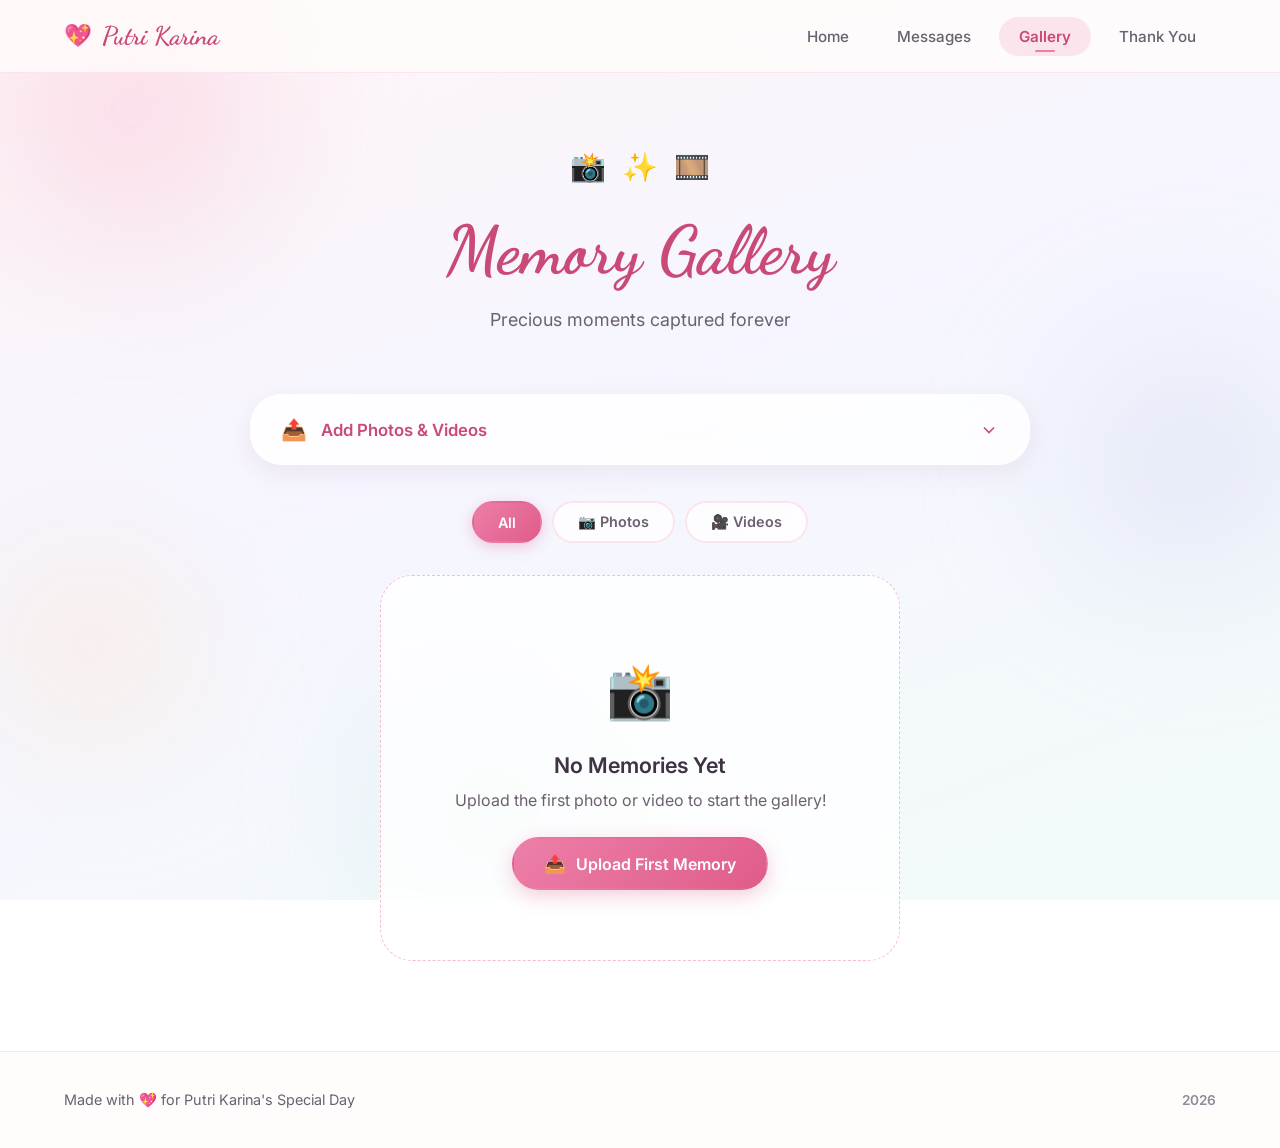
==== gallery.html @ ce392fc2 "uploading to git" ====
<!DOCTYPE html>
<html lang="en">
<head>
    <meta charset="UTF-8">
    <meta name="viewport" content="width=device-width, initial-scale=1.0">
    <meta name="description" content="Photo and video gallery for Putri Karina's birthday celebration">
    <title>Memory Gallery for Putri Karina 📸</title>
    <link rel="preconnect" href="https://fonts.googleapis.com">
    <link rel="preconnect" href="https://fonts.gstatic.com" crossorigin>
    <link href="https://fonts.googleapis.com/css2?family=Dancing+Script:wght@400;600;700&family=Inter:wght@300;400;500;600&display=swap" rel="stylesheet">
    <link rel="stylesheet" href="styles.css">
</head>
<body>
    <div class="ambient-bg" aria-hidden="true">
        <div class="floating-hearts" id="floatingHearts"></div>
        <div class="sparkles" id="sparkles"></div>
        <div class="gradient-orbs" id="gradientOrbs"></div>
    </div>

    <a href="#main-content" class="skip-link">Skip to main content</a>

    <nav class="main-nav" role="navigation" aria-label="Main navigation">
        <div class="nav-container">
            <a href="index.html" class="nav-logo" aria-label="Home - Happy Birthday Putri Karina">
                <span class="logo-heart" aria-hidden="true">💖</span>
                <span class="logo-text">Putri Karina</span>
            </a>
            <button class="nav-toggle" aria-expanded="false" aria-controls="nav-menu" aria-label="Toggle navigation menu">
                <span class="hamburger" aria-hidden="true"></span>
            </button>
            <ul class="nav-menu" id="nav-menu" role="menubar">
                <li role="none"><a href="index.html" class="nav-link" role="menuitem">Home</a></li>
                <li role="none"><a href="messages.html" class="nav-link" role="menuitem">Messages</a></li>
                <li role="none"><a href="gallery.html" class="nav-link active" role="menuitem" aria-current="page">Gallery</a></li>
                <li role="none"><a href="thank-you.html" class="nav-link" role="menuitem">Thank You</a></li>
            </ul>
        </div>
    </nav>

    <main id="main-content" role="main">
        <section class="page-header" aria-labelledby="page-title">
            <div class="container">
                <div class="page-header-decor" aria-hidden="true">
                    <span class="decor-item">📸</span>
                    <span class="decor-item">✨</span>
                    <span class="decor-item">🎞️</span>
                </div>
                <h1 id="page-title" class="page-title">Memory Gallery</h1>
                <p class="page-subtitle">Precious moments captured forever</p>
            </div>
        </section>

        <section class="gallery-section" aria-labelledby="gallery-title">
            <div class="container">
                <!-- Upload Section -->
                <div class="upload-section" id="uploadSection">
                    <button type="button" class="upload-toggle" id="uploadToggle" aria-expanded="false" aria-controls="uploadForm">
                        <span class="toggle-icon" aria-hidden="true">📤</span>
                        <span>Add Photos & Videos</span>
                        <svg class="toggle-arrow" viewBox="0 0 24 24" fill="none" stroke="currentColor" stroke-width="2" aria-hidden="true">
                            <path d="M6 9l6 6 6-6"/>
                        </svg>
                    </button>
                    <form id="uploadForm" class="upload-form hidden" novalidate>
                        <div class="form-group">
                            <label for="mediaFiles">Select Photos or Videos *</label>
                            <div class="file-drop-zone" id="dropZone" role="button" tabindex="0" aria-label="Drop zone for media files">
                                <input type="file" id="mediaFiles" name="mediaFiles" accept="image/*,video/*" multiple hidden aria-describedby="fileHint">
                                <div class="drop-zone-content" aria-hidden="true">
                                    <svg class="drop-icon" viewBox="0 0 24 24" fill="none" stroke="currentColor" stroke-width="1.5">
                                        <path d="M21 15v4a2 2 0 0 1-2 2H5a2 2 0 0 1-2-2v-4M17 10l-5 5-5-5M12 15V3"/>
                                    </svg>
                                    <p>Drag & drop files here, or click to browse</p>
                                    <span id="fileHint" class="file-hint">Supports: JPG, PNG, GIF, MP4, WebM (max 50MB each)</span>
                                </div>
                                <div class="file-preview" id="filePreview" aria-live="polite"></div>
                            </div>
                        </div>
                        <div class="form-group">
                            <label for="mediaCaption">Caption (optional)</label>
                            <input type="text" id="mediaCaption" name="mediaCaption" placeholder="Add a caption or memory description..." maxlength="200">
                        </div>
                        <div class="form-group">
                            <label for="mediaTags">Tags (optional)</label>
                            <input type="text" id="mediaTags" name="mediaTags" placeholder="e.g., birthday, 2024, celebration" maxlength="100">
                        </div>
                        <div class="form-actions">
                            <button type="button" class="btn btn-secondary" id="cancelUpload">Cancel</button>
                            <button type="submit" class="btn btn-primary" id="uploadSubmit">
                                <span class="btn-icon" aria-hidden="true">📤</span>
                                <span class="btn-text">Upload</span>
                                <span class="btn-loading hidden" aria-hidden="true">
                                    <svg class="spinner" viewBox="0 0 24 24" fill="none" stroke="currentColor" stroke-width="2">
                                        <circle cx="12" cy="12" r="10" stroke-opacity="0.25"/>
                                        <path d="M12 2a10 10 0 0 1 10 10" stroke-linecap="round">
                                            <animateTransform attributeName="transform" type="rotate" from="0 12 12" to="360 12 12" dur="1s" repeatCount="indefinite"/>
                                        </path>
                                    </svg>
                                    Uploading...
                                </span>
                            </button>
                        </div>
                        <div id="uploadProgress" class="upload-progress hidden" role="progressbar" aria-valuenow="0" aria-valuemin="0" aria-valuemax="100" aria-label="Upload progress">
                            <div class="progress-bar" id="progressBar"></div>
                            <span class="progress-text" id="progressText">0%</span>
                        </div>
                        <p id="uploadStatus" class="form-status" aria-live="polite"></p>
                    </form>
                </div>

                <!-- Gallery Filter -->
                <div class="gallery-filter" role="group" aria-label="Filter media by type">
                    <button type="button" class="filter-btn active" data-filter="all" aria-pressed="true">All</button>
                    <button type="button" class="filter-btn" data-filter="image" aria-pressed="false">📷 Photos</button>
                    <button type="button" class="filter-btn" data-filter="video" aria-pressed="false">🎥 Videos</button>
                </div>

                <!-- Gallery Grid -->
                <div class="gallery-grid" id="galleryGrid" role="list" aria-label="Media gallery">
                    <!-- Media items will be dynamically inserted here -->
                </div>

                <!-- Empty State -->
                <div class="empty-state hidden" id="galleryEmptyState" role="status">
                    <div class="empty-icon" aria-hidden="true">📸</div>
                    <h3>No Memories Yet</h3>
                    <p>Upload the first photo or video to start the gallery!</p>
                    <button type="button" class="btn btn-primary" id="firstUploadBtn">
                        <span class="btn-icon" aria-hidden="true">📤</span>
                        Upload First Memory
                    </button>
                </div>
            </div>
        </section>

        <!-- Lightbox Modal -->
        <dialog id="lightboxModal" class="lightbox-modal" aria-labelledby="lightboxTitle" aria-describedby="lightboxDesc">
            <div class="lightbox-backdrop" tabindex="-1"></div>
            <div class="lightbox-content" role="document">
                <button class="lightbox-close" aria-label="Close lightbox">&times;</button>
                <button class="lightbox-nav lightbox-prev" aria-label="Previous media" hidden>
                    <svg viewBox="0 0 24 24" fill="none" stroke="currentColor" stroke-width="2" aria-hidden="true">
                        <path d="M15 18l-6-6 6-6"/>
                    </svg>
                </button>
                <button class="lightbox-nav lightbox-next" aria-label="Next media" hidden>
                    <svg viewBox="0 0 24 24" fill="none" stroke="currentColor" stroke-width="2" aria-hidden="true">
                        <path d="M9 18l6-6-6-6"/>
                    </svg>
                </button>
                <div class="lightbox-media" id="lightboxMedia"></div>
                <div class="lightbox-info">
                    <h3 id="lightboxTitle" class="lightbox-title"></h3>
                    <p id="lightboxDesc" class="lightbox-caption"></p>
                    <div class="lightbox-meta" id="lightboxMeta"></div>
                </div>
            </div>
        </dialog>
    </main>

    <footer class="main-footer" role="contentinfo">
        <div class="container">
            <div class="footer-content">
                <p class="footer-text">Made with 💖 for Putri Karina's Special Day</p>
                <p class="footer-year">2026</p>
            </div>
        </div>
    </footer>

    <div id="toastContainer" class="toast-container" role="region" aria-live="polite" aria-label="Notifications"></div>

    <script src="script.js"></script>
</body>
</html>
---- styles.css ----
/* ============================================
   BirthdayWishes for Putri Karina
   Soft, ambient, warm design system
   ============================================ */

/* ---------- CSS Variables ---------- */
:root {
    /* Soft color palette */
    --pink-50: #fff5f7;
    --pink-100: #fce4ec;
    --pink-200: #f8bbd0;
    --pink-300: #f48fb1;
    --pink-400: #ec7fa9;
    --pink-500: #e05c8a;
    --pink-600: #c94a76;

    --lavender-50: #f6f5ff;
    --lavender-100: #e8eaf6;
    --lavender-200: #d1d5f0;
    --lavender-300: #b3b9e3;
    --lavender-400: #9599d0;
    --lavender-500: #7a7bbd;
    --lavender-600: #625f9e;

    --mint-50: #f2fbf9;
    --mint-100: #e0f2f1;
    --mint-200: #bfe8e4;
    --mint-300: #93d7d0;
    --mint-400: #64bfb7;
    --mint-500: #45a49c;

    --peach-50: #fff9f2;
    --peach-100: #fff3e0;
    --peach-200: #ffe4c2;
    --peach-300: #ffcf97;
    --peach-400: #ffb467;
    --peach-500: #ff9840;

    --cream-50: #fffdfa;
    --cream-100: #faf7f2;
    --cream-200: #f2ede4;

    --text-primary: #3d3345;
    --text-secondary: #6b6070;
    --text-muted: #938a99;
    --text-light: #b8b0be;

    --bg-primary: #fffdfb;
    --bg-secondary: #fdf7f5;
    --bg-card: rgba(255, 255, 255, 0.82);

    --shadow-sm: 0 2px 8px rgba(180, 140, 165, 0.1);
    --shadow-md: 0 8px 24px rgba(180, 140, 165, 0.14);
    --shadow-lg: 0 16px 44px rgba(180, 140, 165, 0.18);
    --shadow-glow: 0 0 40px rgba(236, 127, 169, 0.28);

    --radius-sm: 10px;
    --radius-md: 16px;
    --radius-lg: 24px;
    --radius-xl: 32px;
    --radius-full: 9999px;

    --font-display: 'Dancing Script', cursive;
    --font-body: 'Inter', -apple-system, BlinkMacSystemFont, 'Segoe UI', sans-serif;

    --transition-fast: 0.18s ease;
    --transition-base: 0.3s cubic-bezier(0.4, 0, 0.2, 1);
    --transition-slow: 0.6s cubic-bezier(0.4, 0, 0.2, 1);
    --transition-bounce: 0.5s cubic-bezier(0.34, 1.56, 0.64, 1);
}

/* ---------- Reset & Base ---------- */
*, *::before, *::after {
    box-sizing: border-box;
    margin: 0;
    padding: 0;
}

html {
    scroll-behavior: smooth;
    -webkit-text-size-adjust: 100%;
}

body {
    font-family: var(--font-body);
    font-size: 16px;
    line-height: 1.65;
    color: var(--text-primary);
    background: linear-gradient(160deg, var(--pink-50) 0%, var(--lavender-50) 45%, var(--mint-50) 100%);
    background-attachment: fixed;
    min-height: 100vh;
    overflow-x: hidden;
    -webkit-font-smoothing: antialiased;
}

img, video {
    max-width: 100%;
    display: block;
}

a {
    color: inherit;
    text-decoration: none;
}

button {
    font-family: inherit;
    cursor: pointer;
    border: none;
    background: none;
    color: inherit;
}

ul {
    list-style: none;
}

h1, h2, h3, h4 {
    line-height: 1.25;
    font-weight: 600;
}

/* ---------- Accessibility ---------- */
.skip-link {
    position: absolute;
    top: -100px;
    left: 16px;
    z-index: 10000;
    padding: 12px 24px;
    background: var(--pink-500);
    color: #fff;
    border-radius: var(--radius-md);
    font-weight: 600;
    transition: top var(--transition-base);
}

.skip-link:focus {
    top: 16px;
    outline: 3px solid var(--lavender-400);
    outline-offset: 2px;
}

*:focus-visible {
    outline: 3px solid var(--pink-400);
    outline-offset: 3px;
    border-radius: 4px;
}

.hidden {
    display: none !important;
}

[hidden] {
    display: none !important;
}

.sr-only {
    position: absolute;
    width: 1px;
    height: 1px;
    padding: 0;
    margin: -1px;
    overflow: hidden;
    clip: rect(0, 0, 0, 0);
    white-space: nowrap;
    border: 0;
}

@media (prefers-reduced-motion: reduce) {
    *, *::before, *::after {
        animation-duration: 0.01ms !important;
        animation-iteration-count: 1 !important;
        transition-duration: 0.01ms !important;
        scroll-behavior: auto !important;
    }
}

/* ---------- Ambient Background ---------- */
.ambient-bg {
    position: fixed;
    inset: 0;
    z-index: -1;
    overflow: hidden;
    pointer-events: none;
}

.gradient-orbs {
    position: absolute;
    inset: 0;
}

.orb {
    position: absolute;
    border-radius: 50%;
    filter: blur(60px);
    opacity: 0.5;
    animation: orbFloat 20s ease-in-out infinite;
}

.orb-1 {
    width: 420px; height: 420px;
    background: radial-gradient(circle, var(--pink-200), transparent 70%);
    top: -100px; left: -80px;
    animation-delay: 0s;
}

.orb-2 {
    width: 380px; height: 380px;
    background: radial-gradient(circle, var(--lavender-200), transparent 70%);
    top: 30%; right: -100px;
    animation-delay: -5s;
}

.orb-3 {
    width: 340px; height: 340px;
    background: radial-gradient(circle, var(--mint-200), transparent 70%);
    bottom: -80px; left: 25%;
    animation-delay: -10s;
}

.orb-4 {
    width: 300px; height: 300px;
    background: radial-gradient(circle, var(--peach-200), transparent 70%);
    top: 55%; left: -60px;
    animation-delay: -15s;
}

@keyframes orbFloat {
    0%, 100% { transform: translate(0, 0) scale(1); }
    33% { transform: translate(40px, -30px) scale(1.08); }
    66% { transform: translate(-30px, 40px) scale(0.94); }
}

/* Floating hearts & sparkles */
.floating-hearts, .sparkles {
    position: absolute;
    inset: 0;
}

.float-heart {
    position: absolute;
    bottom: -40px;
    font-size: 18px;
    opacity: 0;
    animation: floatUp linear infinite;
    will-change: transform, opacity;
}

@keyframes floatUp {
    0% { transform: translateY(0) rotate(0deg) scale(0.8); opacity: 0; }
    10% { opacity: 0.7; }
    90% { opacity: 0.7; }
    100% { transform: translateY(-105vh) rotate(360deg) scale(1.15); opacity: 0; }
}

.sparkle {
    position: absolute;
    width: 4px; height: 4px;
    background: #fff;
    border-radius: 50%;
    opacity: 0;
    box-shadow: 0 0 6px 2px rgba(255, 255, 255, 0.7);
    animation: twinkle ease-in-out infinite;
}

@keyframes twinkle {
    0%, 100% { opacity: 0; transform: scale(0.5); }
    50% { opacity: 0.9; transform: scale(1.2); }
}

/* ---------- Navigation ---------- */
.main-nav {
    position: sticky;
    top: 0;
    z-index: 1000;
    background: rgba(255, 253, 251, 0.78);
    backdrop-filter: blur(16px);
    -webkit-backdrop-filter: blur(16px);
    border-bottom: 1px solid rgba(248, 187, 208, 0.35);
    transition: box-shadow var(--transition-base);
}

.main-nav.scrolled {
    box-shadow: var(--shadow-sm);
}

.nav-container {
    max-width: 1200px;
    margin: 0 auto;
    padding: 0 24px;
    height: 72px;
    display: flex;
    align-items: center;
    justify-content: space-between;
}

.nav-logo {
    display: flex;
    align-items: center;
    gap: 10px;
    font-family: var(--font-display);
    font-size: 1.6rem;
    font-weight: 700;
    color: var(--pink-600);
    transition: transform var(--transition-bounce);
}

.nav-logo:hover {
    transform: scale(1.04);
}

.logo-heart {
    font-size: 1.4rem;
    animation: heartbeat 2.4s ease-in-out infinite;
}

@keyframes heartbeat {
    0%, 100% { transform: scale(1); }
    14% { transform: scale(1.18); }
    28% { transform: scale(1); }
    42% { transform: scale(1.12); }
    56% { transform: scale(1); }
}

.nav-menu {
    display: flex;
    align-items: center;
    gap: 8px;
}

.nav-link {
    position: relative;
    padding: 10px 20px;
    border-radius: var(--radius-full);
    font-weight: 500;
    font-size: 0.95rem;
    color: var(--text-secondary);
    transition: all var(--transition-base);
}

.nav-link::after {
    content: '';
    position: absolute;
    bottom: 4px;
    left: 50%;
    width: 0;
    height: 2px;
    background: var(--pink-400);
    border-radius: 2px;
    transform: translateX(-50%);
    transition: width var(--transition-base);
}

.nav-link:hover {
    color: var(--pink-600);
    background: var(--pink-50);
}

.nav-link.active {
    color: var(--pink-600);
    background: var(--pink-100);
    font-weight: 600;
}

.nav-link.active::after {
    width: 20px;
}

.nav-toggle {
    display: none;
    width: 44px;
    height: 44px;
    border-radius: var(--radius-md);
    align-items: center;
    justify-content: center;
    transition: background var(--transition-base);
}

.nav-toggle:hover {
    background: var(--pink-50);
}

.hamburger, .hamburger::before, .hamburger::after {
    display: block;
    width: 22px;
    height: 2px;
    background: var(--pink-600);
    border-radius: 2px;
    transition: transform var(--transition-base), opacity var(--transition-base);
}

.hamburger {
    position: relative;
}

.hamburger::before, .hamburger::after {
    content: '';
    position: absolute;
    left: 0;
}

.hamburger::before { top: -7px; }
.hamburger::after { top: 7px; }

.nav-toggle[aria-expanded="true"] .hamburger {
    background: transparent;
}

.nav-toggle[aria-expanded="true"] .hamburger::before {
    transform: translateY(7px) rotate(45deg);
}

.nav-toggle[aria-expanded="true"] .hamburger::after {
    transform: translateY(-7px) rotate(-45deg);
}

/* ---------- Buttons ---------- */
.btn {
    display: inline-flex;
    align-items: center;
    justify-content: center;
    gap: 10px;
    padding: 14px 30px;
    border-radius: var(--radius-full);
    font-weight: 600;
    font-size: 1rem;
    transition: all var(--transition-base);
    position: relative;
    overflow: hidden;
    border: 2px solid transparent;
}

.btn-icon {
    font-size: 1.1rem;
}

.btn-primary {
    background: linear-gradient(135deg, var(--pink-400), var(--pink-500));
    color: #fff;
    box-shadow: 0 6px 20px rgba(224, 92, 138, 0.3);
}

.btn-primary:hover {
    transform: translateY(-3px);
    box-shadow: 0 12px 32px rgba(224, 92, 138, 0.42);
}

.btn-primary:active {
    transform: translateY(-1px);
}

.btn-secondary {
    background: rgba(255, 255, 255, 0.85);
    color: var(--pink-600);
    border-color: var(--pink-200);
    box-shadow: var(--shadow-sm);
}

.btn-secondary:hover {
    transform: translateY(-3px);
    background: #fff;
    border-color: var(--pink-300);
    box-shadow: var(--shadow-md);
}

.btn-full {
    width: 100%;
}

.btn:disabled {
    opacity: 0.6;
    cursor: not-allowed;
    transform: none;
}

/* ---------- Layout ---------- */
.container {
    max-width: 1200px;
    margin: 0 auto;
    padding: 0 24px;
    width: 100%;
}

main {
    position: relative;
}

/* ---------- Hero ---------- */
.hero {
    min-height: calc(100vh - 72px);
    display: flex;
    align-items: center;
    justify-content: center;
    text-align: center;
    padding: 60px 24px 100px;
    position: relative;
}

.hero-content {
    max-width: 900px;
    width: 100%;
    position: relative;
}

.hero-decoration {
    position: absolute;
    font-size: 2.2rem;
    opacity: 0.85;
    animation: floatDeco 6s ease-in-out infinite;
}

.hero-decoration.top-left { top: -40px; left: -20px; animation-delay: 0s; }
.hero-decoration.top-right { top: -20px; right: -10px; animation-delay: 1.2s; }
.hero-decoration.bottom-left { bottom: -40px; left: 0; animation-delay: 2.4s; }
.hero-decoration.bottom-right { bottom: -20px; right: -20px; animation-delay: 3.6s; }

@keyframes floatDeco {
    0%, 100% { transform: translateY(0) rotate(0deg); }
    50% { transform: translateY(-16px) rotate(8deg); }
}

.hero-title {
    display: flex;
    flex-direction: column;
    gap: 4px;
    margin-bottom: 24px;
}

.title-line {
    font-size: clamp(1.4rem, 4vw, 2rem);
    font-weight: 400;
    color: var(--text-secondary);
    letter-spacing: 2px;
}

.title-name {
    font-family: var(--font-display);
    font-size: clamp(3rem, 11vw, 6.5rem);
    font-weight: 700;
    background: linear-gradient(135deg, var(--pink-500), var(--lavender-500), var(--pink-400));
    background-size: 200% 200%;
    -webkit-background-clip: text;
    background-clip: text;
    -webkit-text-fill-color: transparent;
    color: transparent;
    animation: gradientShift 6s ease infinite, fadeInUp 1s ease backwards;
    line-height: 1.1;
    padding: 8px 0;
}

@keyframes gradientShift {
    0%, 100% { background-position: 0% 50%; }
    50% { background-position: 100% 50%; }
}

@keyframes fadeInUp {
    from { opacity: 0; transform: translateY(30px); }
    to { opacity: 1; transform: translateY(0); }
}

.hero-subtitle {
    font-size: clamp(1rem, 2.2vw, 1.2rem);
    color: var(--text-secondary);
    max-width: 620px;
    margin: 0 auto 40px;
    animation: fadeInUp 1s ease 0.2s backwards;
}

/* Countdown */
.hero-countdown {
    display: flex;
    align-items: center;
    justify-content: center;
    gap: clamp(8px, 2vw, 20px);
    margin-bottom: 44px;
    animation: fadeInUp 1s ease 0.4s backwards;
}

.countdown-item {
    display: flex;
    flex-direction: column;
    align-items: center;
    gap: 4px;
    min-width: clamp(58px, 14vw, 88px);
    padding: 14px 8px;
    background: var(--bg-card);
    backdrop-filter: blur(10px);
    border: 1px solid rgba(248, 187, 208, 0.5);
    border-radius: var(--radius-md);
    box-shadow: var(--shadow-sm);
    transition: transform var(--transition-bounce);
}

.countdown-item:hover {
    transform: translateY(-4px) scale(1.03);
}

.countdown-number {
    font-size: clamp(1.5rem, 5vw, 2.4rem);
    font-weight: 700;
    font-variant-numeric: tabular-nums;
    background: linear-gradient(135deg, var(--pink-500), var(--lavender-500));
    -webkit-background-clip: text;
    background-clip: text;
    -webkit-text-fill-color: transparent;
    color: transparent;
}

.countdown-label {
    font-size: clamp(0.6rem, 1.6vw, 0.72rem);
    text-transform: uppercase;
    letter-spacing: 1.5px;
    color: var(--text-muted);
    font-weight: 500;
}

.countdown-divider {
    font-size: clamp(1.2rem, 3vw, 1.8rem);
    color: var(--pink-300);
    font-weight: 700;
    padding-bottom: 18px;
}

.hero-cta {
    display: flex;
    gap: 16px;
    justify-content: center;
    flex-wrap: wrap;
    animation: fadeInUp 1s ease 0.6s backwards;
}

.scroll-indicator {
    margin-top: 56px;
    display: flex;
    flex-direction: column;
    align-items: center;
    gap: 6px;
    color: var(--text-muted);
    font-size: 0.78rem;
    letter-spacing: 2px;
    text-transform: uppercase;
    animation: fadeInUp 1s ease 0.8s backwards, bob 2.4s ease-in-out infinite 1.6s;
}

.scroll-arrow {
    width: 22px;
    height: 22px;
    color: var(--pink-400);
}

@keyframes bob {
    0%, 100% { transform: translateY(0); }
    50% { transform: translateY(8px); }
}

/* ---------- Section titles ---------- */
.section-title {
    font-family: var(--font-display);
    font-size: clamp(2rem, 5vw, 3rem);
    font-weight: 700;
    text-align: center;
    margin-bottom: 42px;
    color: var(--pink-600);
}

/* ---------- Features preview ---------- */
.features-preview {
    padding: 80px 0;
}

.features-grid {
    display: grid;
    grid-template-columns: repeat(auto-fit, minmax(260px, 1fr));
    gap: 26px;
}

.feature-card {
    background: var(--bg-card);
    backdrop-filter: blur(10px);
    border: 1px solid rgba(255, 255, 255, 0.7);
    border-radius: var(--radius-xl);
    padding: 40px 28px;
    text-align: center;
    box-shadow: var(--shadow-sm);
    transition: transform var(--transition-slow), box-shadow var(--transition-slow);
    cursor: default;
}

.feature-card:hover, .feature-card:focus-visible {
    transform: translateY(-8px);
    box-shadow: var(--shadow-lg);
}

.feature-icon {
    font-size: 3rem;
    margin-bottom: 18px;
    display: inline-block;
    transition: transform var(--transition-bounce);
}

.feature-card:hover .feature-icon {
    transform: scale(1.2) rotate(8deg);
}

.feature-title {
    font-size: 1.25rem;
    margin-bottom: 10px;
    color: var(--text-primary);
}

.feature-desc {
    color: var(--text-secondary);
    font-size: 0.95rem;
}

/* ---------- Message form ---------- */
.quick-message {
    padding: 0 0 90px;
}

.message-form {
    background: var(--bg-card);
    backdrop-filter: blur(12px);
    border: 1px solid rgba(255, 255, 255, 0.7);
    border-radius: var(--radius-xl);
    padding: 34px;
    box-shadow: var(--shadow-md);
    max-width: 680px;
    margin: 0 auto;
}

.form-group {
    margin-bottom: 20px;
}

.form-group label {
    display: block;
    margin-bottom: 8px;
    font-weight: 600;
    font-size: 0.9rem;
    color: var(--text-primary);
}

.form-row {
    display: grid;
    grid-template-columns: 1fr 1fr;
    gap: 18px;
}

input[type="text"],
input[type="email"],
textarea,
select {
    width: 100%;
    padding: 13px 16px;
    font-family: inherit;
    font-size: 0.98rem;
    color: var(--text-primary);
    background: rgba(255, 255, 255, 0.9);
    border: 2px solid var(--pink-100);
    border-radius: var(--radius-md);
    transition: border-color var(--transition-base), box-shadow var(--transition-base);
}

input::placeholder, textarea::placeholder {
    color: var(--text-light);
}

input:focus, textarea:focus, select:focus {
    outline: none;
    border-color: var(--pink-300);
    box-shadow: 0 0 0 4px rgba(244, 143, 177, 0.16);
}

textarea {
    resize: vertical;
    min-height: 110px;
}

.form-actions {
    display: flex;
    gap: 14px;
    justify-content: flex-end;
    margin-top: 24px;
}

.form-status {
    margin-top: 14px;
    font-size: 0.9rem;
    font-weight: 500;
    min-height: 1.2em;
}

.form-status.success { color: var(--mint-500); }
.form-status.error { color: var(--pink-600); }

/* Color options */
.color-options {
    display: flex;
    flex-wrap: wrap;
    gap: 12px;
}

.color-option {
    display: flex;
    align-items: center;
    gap: 8px;
    padding: 8px 14px;
    border-radius: var(--radius-full);
    border: 2px solid var(--pink-100);
    cursor: pointer;
    font-size: 0.85rem;
    font-weight: 500;
    transition: all var(--transition-base);
    background: rgba(255, 255, 255, 0.7);
}

.color-option:hover {
    border-color: var(--pink-200);
}

.color-option input {
    position: absolute;
    opacity: 0;
    pointer-events: none;
}

.color-option:has(input:checked) {
    border-color: var(--pink-400);
    background: #fff;
    box-shadow: var(--shadow-sm);
}

.color-swatch {
    width: 20px;
    height: 20px;
    border-radius: 50%;
    background: var(--color);
    border: 1px solid rgba(0, 0, 0, 0.08);
}

/* ---------- Page header ---------- */
.page-header {
    padding: 70px 0 40px;
    text-align: center;
}

.page-header-decor {
    display: flex;
    justify-content: center;
    gap: 16px;
    margin-bottom: 18px;
}

.decor-item {
    font-size: 1.8rem;
    display: inline-block;
    animation: floatDeco 5s ease-in-out infinite;
}

.decor-item:nth-child(2) { animation-delay: 0.8s; }
.decor-item:nth-child(3) { animation-delay: 1.6s; }

.page-title {
    font-family: var(--font-display);
    font-size: clamp(2.4rem, 7vw, 4.2rem);
    font-weight: 700;
    color: var(--pink-600);
    margin-bottom: 12px;
}

.page-subtitle {
    color: var(--text-secondary);
    font-size: clamp(0.98rem, 2vw, 1.12rem);
    max-width: 560px;
    margin: 0 auto;
}

/* ---------- Messages section ---------- */
.messages-section {
    padding: 20px 0 90px;
}

.add-message-card {
    background: var(--bg-card);
    backdrop-filter: blur(12px);
    border: 1px solid rgba(255, 255, 255, 0.7);
    border-radius: var(--radius-xl);
    box-shadow: var(--shadow-md);
    margin: 0 auto 46px;
    max-width: 780px;
    overflow: hidden;
}

.add-message-toggle, .upload-toggle {
    width: 100%;
    display: flex;
    align-items: center;
    gap: 14px;
    padding: 22px 30px;
    font-size: 1.05rem;
    font-weight: 600;
    color: var(--pink-600);
    transition: background var(--transition-base);
    text-align: left;
}

.add-message-toggle:hover, .upload-toggle:hover {
    background: var(--pink-50);
}

.toggle-icon {
    font-size: 1.3rem;
}

.toggle-arrow {
    width: 20px;
    height: 20px;
    margin-left: auto;
    transition: transform var(--transition-base);
}

.add-message-toggle[aria-expanded="true"] .toggle-arrow,
.upload-toggle[aria-expanded="true"] .toggle-arrow {
    transform: rotate(180deg);
}

.add-message-card .message-form,
.upload-section .upload-form {
    border: none;
    box-shadow: none;
    border-radius: 0;
    border-top: 1px solid var(--pink-100);
    background: transparent;
    backdrop-filter: none;
    max-width: none;
    padding: 30px;
    margin: 0;
}

.messages-grid {
    display: grid;
    grid-template-columns: repeat(auto-fill, minmax(300px, 1fr));
    gap: 24px;
}

.message-card {
    position: relative;
    padding: 30px 26px 24px;
    border-radius: var(--radius-lg);
    box-shadow: var(--shadow-sm);
    border: 1px solid rgba(255, 255, 255, 0.8);
    transition: transform var(--transition-slow), box-shadow var(--transition-slow);
    overflow: hidden;
    animation: cardIn 0.6s cubic-bezier(0.34, 1.45, 0.64, 1) backwards;
    display: flex;
    flex-direction: column;
    min-height: 210px;
}

.message-card::before {
    content: '"';
    position: absolute;
    top: 4px;
    right: 18px;
    font-family: Georgia, serif;
    font-size: 5rem;
    line-height: 1;
    color: rgba(255, 255, 255, 0.7);
    pointer-events: none;
}

.message-card:hover {
    transform: translateY(-6px) rotate(-0.5deg);
    box-shadow: var(--shadow-lg);
}

.message-card.color-pink { background: linear-gradient(150deg, #fff5f8, var(--pink-100)); }
.message-card.color-lavender { background: linear-gradient(150deg, #f7f6ff, var(--lavender-100)); }
.message-card.color-mint { background: linear-gradient(150deg, #f3fbfa, var(--mint-100)); }
.message-card.color-peach { background: linear-gradient(150deg, #fffaf3, var(--peach-100)); }
.message-card.color-cream { background: linear-gradient(150deg, #fffefb, var(--cream-100)); }

@keyframes cardIn {
    from { opacity: 0; transform: translateY(24px) scale(0.94); }
    to { opacity: 1; transform: translateY(0) scale(1); }
}

.message-relation {
    display: inline-flex;
    align-items: center;
    gap: 5px;
    align-self: flex-start;
    padding: 4px 12px;
    border-radius: var(--radius-full);
    background: rgba(255, 255, 255, 0.75);
    font-size: 0.72rem;
    font-weight: 600;
    text-transform: uppercase;
    letter-spacing: 0.6px;
    color: var(--text-secondary);
    margin-bottom: 14px;
}

.message-text {
    font-size: 1rem;
    color: var(--text-primary);
    line-height: 1.7;
    flex: 1;
    margin-bottom: 20px;
    word-break: break-word;
    display: -webkit-box;
    -webkit-line-clamp: 6;
    -webkit-box-orient: vertical;
    overflow: hidden;
}

.message-footer {
    display: flex;
    align-items: center;
    justify-content: space-between;
    gap: 10px;
    padding-top: 16px;
    border-top: 1px solid rgba(255, 255, 255, 0.85);
}

.message-author {
    font-family: var(--font-display);
    font-size: 1.3rem;
    font-weight: 700;
    color: var(--pink-600);
}

.message-date {
    font-size: 0.75rem;
    color: var(--text-muted);
}

.message-delete {
    position: absolute;
    top: 12px;
    left: 12px;
    width: 30px;
    height: 30px;
    border-radius: 50%;
    background: rgba(255, 255, 255, 0.85);
    color: var(--pink-600);
    font-size: 1.1rem;
    line-height: 1;
    opacity: 0;
    transform: scale(0.8);
    transition: all var(--transition-base);
    display: flex;
    align-items: center;
    justify-content: center;
}

.message-card:hover .message-delete,
.message-delete:focus-visible {
    opacity: 1;
    transform: scale(1);
}

.message-delete:hover {
    background: var(--pink-500);
    color: #fff;
}

.message-read-more {
    align-self: flex-start;
    margin-top: 14px;
    font-size: 0.82rem;
    font-weight: 600;
    color: var(--pink-600);
    background: rgba(255, 255, 255, 0.8);
    padding: 7px 16px;
    border-radius: var(--radius-full);
    transition: all var(--transition-base);
}

.message-read-more:hover {
    background: var(--pink-500);
    color: #fff;
    transform: translateX(3px);
}

/* ---------- Modal (dialog) ---------- */
dialog {
    border: none;
    padding: 0;
    background: transparent;
    max-width: 100vw;
    max-height: 100vh;
}

dialog::backdrop {
    background: rgba(61, 51, 69, 0.45);
    backdrop-filter: blur(6px);
}

.message-modal[open], .lightbox-modal[open] {
    display: block;
    width: 100vw;
    height: 100vh;
    position: fixed;
    inset: 0;
    z-index: 2000;
}

.modal-content {
    position: fixed;
    top: 50%;
    left: 50%;
    transform: translate(-50%, -50%);
    width: min(560px, 92vw);
    max-height: 86vh;
    overflow-y: auto;
    background: #fff;
    border-radius: var(--radius-xl);
    box-shadow: var(--shadow-lg);
    padding: 44px 36px 36px;
    animation: modalIn 0.4s cubic-bezier(0.34, 1.45, 0.64, 1);
    z-index: 2001;
}

@keyframes modalIn {
    from { opacity: 0; transform: translate(-50%, -46%) scale(0.94); }
    to { opacity: 1; transform: translate(-50%, -50%) scale(1); }
}

.modal-close, .lightbox-close {
    position: absolute;
    top: 14px;
    right: 16px;
    width: 38px;
    height: 38px;
    border-radius: 50%;
    font-size: 1.7rem;
    line-height: 1;
    color: var(--text-secondary);
    display: flex;
    align-items: center;
    justify-content: center;
    transition: all var(--transition-base);
    z-index: 2;
}

.modal-close:hover, .lightbox-close:hover {
    background: var(--pink-100);
    color: var(--pink-600);
    transform: rotate(90deg);
}

.modal-message .message-text {
    -webkit-line-clamp: unset;
    display: block;
    font-size: 1.08rem;
    margin-bottom: 24px;
}

.modal-message .message-author {
    font-size: 1.7rem;
}

/* ---------- Gallery ---------- */
.gallery-section {
    padding: 20px 0 90px;
}

.upload-section {
    background: var(--bg-card);
    backdrop-filter: blur(12px);
    border: 1px solid rgba(255, 255, 255, 0.7);
    border-radius: var(--radius-xl);
    box-shadow: var(--shadow-md);
    margin: 0 auto 36px;
    max-width: 780px;
    overflow: hidden;
}

.file-drop-zone {
    position: relative;
    border: 2px dashed var(--pink-200);
    border-radius: var(--radius-lg);
    padding: 36px 20px;
    text-align: center;
    background: rgba(255, 255, 255, 0.55);
    transition: all var(--transition-base);
    cursor: pointer;
}

.file-drop-zone:hover, .file-drop-zone.dragover {
    border-color: var(--pink-400);
    background: var(--pink-50);
    transform: scale(1.01);
}

.drop-icon {
    width: 44px;
    height: 44px;
    color: var(--pink-400);
    margin: 0 auto 12px;
}

.drop-zone-content p {
    font-weight: 600;
    color: var(--text-primary);
    margin-bottom: 6px;
}

.file-hint {
    font-size: 0.8rem;
    color: var(--text-muted);
}

.file-preview {
    display: flex;
    flex-wrap: wrap;
    gap: 10px;
    margin-top: 16px;
    justify-content: center;
}

.file-preview-item {
    position: relative;
    width: 78px;
    height: 78px;
    border-radius: var(--radius-md);
    overflow: hidden;
    border: 2px solid var(--pink-100);
    background: #fff;
    display: flex;
    align-items: center;
    justify-content: center;
}

.file-preview-item img,
.file-preview-item video {
    width: 100%;
    height: 100%;
    object-fit: cover;
}

.file-preview-item .file-type-icon {
    font-size: 1.8rem;
}

.file-remove {
    position: absolute;
    top: 2px;
    right: 2px;
    width: 20px;
    height: 20px;
    border-radius: 50%;
    background: rgba(224, 92, 138, 0.9);
    color: #fff;
    font-size: 0.85rem;
    display: flex;
    align-items: center;
    justify-content: center;
}

.gallery-filter {
    display: flex;
    justify-content: center;
    gap: 10px;
    margin-bottom: 32px;
    flex-wrap: wrap;
}

.filter-btn {
    padding: 10px 24px;
    border-radius: var(--radius-full);
    background: rgba(255, 255, 255, 0.8);
    border: 2px solid var(--pink-100);
    font-weight: 600;
    font-size: 0.9rem;
    color: var(--text-secondary);
    transition: all var(--transition-base);
}

.filter-btn:hover {
    border-color: var(--pink-300);
    color: var(--pink-600);
}

.filter-btn.active {
    background: linear-gradient(135deg, var(--pink-400), var(--pink-500));
    color: #fff;
    border-color: transparent;
    box-shadow: 0 4px 14px rgba(224, 92, 138, 0.3);
}

.gallery-grid {
    display: grid;
    grid-template-columns: repeat(auto-fill, minmax(260px, 1fr));
    gap: 20px;
}

.gallery-item {
    position: relative;
    border-radius: var(--radius-lg);
    overflow: hidden;
    box-shadow: var(--shadow-sm);
    background: var(--cream-100);
    cursor: pointer;
    aspect-ratio: 4 / 3;
    transition: transform var(--transition-slow), box-shadow var(--transition-slow);
    animation: cardIn 0.6s cubic-bezier(0.34, 1.45, 0.64, 1) backwards;
}

.gallery-item:hover {
    transform: translateY(-6px) scale(1.02);
    box-shadow: var(--shadow-lg);
}

.gallery-item img,
.gallery-item video {
    width: 100%;
    height: 100%;
    object-fit: cover;
    transition: transform var(--transition-slow);
}

.gallery-item:hover img,
.gallery-item:hover video {
    transform: scale(1.08);
}

.gallery-item-overlay {
    position: absolute;
    inset: 0;
    background: linear-gradient(to top, rgba(61, 51, 69, 0.82) 0%, rgba(61, 51, 69, 0.15) 45%, transparent 70%);
    opacity: 0;
    transition: opacity var(--transition-base);
    display: flex;
    flex-direction: column;
    justify-content: flex-end;
    padding: 18px;
    color: #fff;
}

/* Full-tile button: transparent, sits above the media but below delete */
.gallery-open {
    position: absolute;
    inset: 0;
    z-index: 1;
    display: block;
    width: 100%;
    height: 100%;
    padding: 0;
    background: transparent;
    color: inherit;
    cursor: pointer;
}

.gallery-open:focus-visible {
    outline: 3px solid var(--pink-400);
    outline-offset: -3px;
    border-radius: var(--radius-lg);
}

.gallery-item:hover .gallery-item-overlay,
.gallery-open:focus-visible .gallery-item-overlay {
    opacity: 1;
}

.gallery-caption {
    font-size: 0.88rem;
    font-weight: 500;
    color: #fff;
    margin-bottom: 4px;
    display: -webkit-box;
    -webkit-line-clamp: 2;
    -webkit-box-orient: vertical;
    overflow: hidden;
}

.gallery-tags {
    display: flex;
    flex-wrap: wrap;
    gap: 5px;
}

.gallery-tag {
    font-size: 0.68rem;
    padding: 2px 9px;
    border-radius: var(--radius-full);
    background: rgba(255, 255, 255, 0.28);
    backdrop-filter: blur(4px);
}

.gallery-video-badge {
    position: absolute;
    top: 12px;
    right: 12px;
    padding: 5px 11px;
    border-radius: var(--radius-full);
    background: rgba(61, 51, 69, 0.7);
    color: #fff;
    font-size: 0.7rem;
    font-weight: 600;
    backdrop-filter: blur(4px);
    display: flex;
    align-items: center;
    gap: 4px;
    z-index: 2;
    pointer-events: none;
}

.gallery-delete {
    position: absolute;
    top: 10px;
    left: 10px;
    width: 32px;
    height: 32px;
    border-radius: 50%;
    background: rgba(255, 255, 255, 0.9);
    color: var(--pink-600);
    font-size: 1.1rem;
    display: flex;
    align-items: center;
    justify-content: center;
    opacity: 0;
    transform: scale(0.8);
    transition: all var(--transition-base);
    z-index: 2;
}

.gallery-item:hover .gallery-delete,
.gallery-delete:focus-visible {
    opacity: 1;
    transform: scale(1);
}

.gallery-delete:hover {
    background: var(--pink-500);
    color: #fff;
}

/* Upload progress */
.upload-progress {
    position: relative;
    height: 8px;
    background: var(--pink-100);
    border-radius: var(--radius-full);
    margin-top: 16px;
    overflow: hidden;
}

.progress-bar {
    height: 100%;
    width: 0%;
    background: linear-gradient(90deg, var(--pink-400), var(--pink-500));
    border-radius: var(--radius-full);
    transition: width 0.25s ease;
}

.progress-text {
    position: absolute;
    right: 0;
    top: -22px;
    font-size: 0.78rem;
    font-weight: 600;
    color: var(--pink-600);
}

.btn-loading {
    display: inline-flex;
    align-items: center;
    gap: 6px;
}

.spinner {
    width: 16px;
    height: 16px;
}

/* ---------- Lightbox ---------- */
.lightbox-content {
    position: fixed;
    top: 50%;
    left: 50%;
    transform: translate(-50%, -50%);
    width: min(1000px, 94vw);
    max-height: 92vh;
    background: #fff;
    border-radius: var(--radius-xl);
    box-shadow: var(--shadow-lg);
    overflow: hidden;
    z-index: 2001;
    animation: modalIn 0.4s cubic-bezier(0.34, 1.45, 0.64, 1);
    display: flex;
    flex-direction: column;
}

.lightbox-media {
    background: #1a1520;
    display: flex;
    align-items: center;
    justify-content: center;
    max-height: 68vh;
    min-height: 200px;
}

.lightbox-media img,
.lightbox-media video {
    max-width: 100%;
    max-height: 68vh;
    object-fit: contain;
}

.lightbox-info {
    padding: 22px 28px;
    background: #fff;
}

.lightbox-title {
    font-size: 1.1rem;
    color: var(--text-primary);
    margin-bottom: 6px;
}

.lightbox-caption {
    color: var(--text-secondary);
    font-size: 0.92rem;
    margin-bottom: 10px;
}

.lightbox-meta {
    display: flex;
    flex-wrap: wrap;
    gap: 8px;
    align-items: center;
    font-size: 0.78rem;
    color: var(--text-muted);
}

.lightbox-tag {
    padding: 3px 11px;
    border-radius: var(--radius-full);
    background: var(--pink-50);
    color: var(--pink-600);
    font-weight: 500;
}

.lightbox-nav {
    position: absolute;
    top: 50%;
    transform: translateY(-50%);
    width: 46px;
    height: 46px;
    border-radius: 50%;
    background: rgba(255, 255, 255, 0.92);
    color: var(--text-primary);
    display: flex;
    align-items: center;
    justify-content: center;
    box-shadow: var(--shadow-md);
    transition: all var(--transition-base);
    z-index: 3;
}

.lightbox-nav svg {
    width: 24px;
    height: 24px;
}

.lightbox-nav:hover {
    background: #fff;
    transform: translateY(-50%) scale(1.1);
    color: var(--pink-600);
}

.lightbox-prev { left: 14px; }
.lightbox-next { right: 14px; }

/* ---------- Empty states ---------- */
.empty-state {
    text-align: center;
    padding: 70px 24px;
    background: var(--bg-card);
    backdrop-filter: blur(10px);
    border: 1px dashed var(--pink-200);
    border-radius: var(--radius-xl);
    max-width: 520px;
    margin: 0 auto;
}

.empty-icon {
    font-size: 3.4rem;
    margin-bottom: 16px;
    animation: floatDeco 4s ease-in-out infinite;
}

.empty-state h3 {
    font-size: 1.35rem;
    color: var(--text-primary);
    margin-bottom: 8px;
}

.empty-state p {
    color: var(--text-secondary);
    margin-bottom: 24px;
}

/* ---------- Thank you page ---------- */
.thank-you-hero {
    padding: 70px 0 100px;
    text-align: center;
    position: relative;
}

.thank-you-decoration {
    position: absolute;
    inset: 0;
    pointer-events: none;
    overflow: hidden;
}

.floating-elements {
    position: absolute;
    inset: 0;
}

.float-item {
    position: absolute;
    top: 0;
    left: var(--x);
    font-size: 2rem;
    opacity: 0;
    animation: floatDown 8s ease-in-out infinite;
    animation-delay: var(--delay);
}

@keyframes floatDown {
    0% { transform: translateY(-40px) rotate(0deg); opacity: 0; }
    15% { opacity: 0.85; }
    85% { opacity: 0.85; }
    100% { transform: translateY(90vh) rotate(340deg); opacity: 0; }
}

.confetti-piece {
    position: absolute;
    top: -20px;
    width: 9px;
    height: 14px;
    border-radius: 2px;
    opacity: 0.9;
    animation: confettiFall linear forwards;
}

@keyframes confettiFall {
    0% { transform: translateY(0) rotate(0deg); opacity: 1; }
    100% { transform: translateY(105vh) rotate(720deg); opacity: 0; }
}

.thank-you-title {
    position: relative;
    z-index: 1;
    display: flex;
    flex-direction: column;
    gap: 4px;
    margin-bottom: 26px;
    animation: fadeInUp 0.9s ease backwards;
}

.title-main {
    font-family: var(--font-display);
    font-size: clamp(3rem, 10vw, 5.6rem);
    font-weight: 700;
    background: linear-gradient(135deg, var(--pink-500), var(--lavender-500), var(--mint-400));
    background-size: 200% 200%;
    -webkit-background-clip: text;
    background-clip: text;
    -webkit-text-fill-color: transparent;
    color: transparent;
    animation: gradientShift 6s ease infinite;
    line-height: 1.1;
}

.title-sub {
    font-size: clamp(1.1rem, 3vw, 1.6rem);
    font-weight: 400;
    letter-spacing: 4px;
    text-transform: uppercase;
    color: var(--text-secondary);
}

.thank-you-message {
    position: relative;
    z-index: 1;
    max-width: 640px;
    margin: 0 auto 48px;
    font-size: clamp(1rem, 2.2vw, 1.18rem);
    color: var(--text-secondary);
    line-height: 1.8;
    animation: fadeInUp 0.9s ease 0.2s backwards;
}

.stats-summary {
    position: relative;
    z-index: 1;
    display: grid;
    grid-template-columns: repeat(auto-fit, minmax(130px, 1fr));
    gap: 18px;
    max-width: 720px;
    margin: 0 auto 56px;
    animation: fadeInUp 0.9s ease 0.35s backwards;
}

.stat-item {
    background: var(--bg-card);
    backdrop-filter: blur(10px);
    border: 1px solid rgba(255, 255, 255, 0.7);
    border-radius: var(--radius-lg);
    padding: 24px 14px;
    box-shadow: var(--shadow-sm);
    transition: transform var(--transition-bounce);
}

.stat-item:hover {
    transform: translateY(-5px);
}

.stat-number {
    display: block;
    font-size: clamp(1.9rem, 5vw, 2.6rem);
    font-weight: 700;
    font-variant-numeric: tabular-nums;
    background: linear-gradient(135deg, var(--pink-500), var(--lavender-500));
    -webkit-background-clip: text;
    background-clip: text;
    -webkit-text-fill-color: transparent;
    color: transparent;
}

.stat-label {
    font-size: 0.78rem;
    text-transform: uppercase;
    letter-spacing: 1.2px;
    color: var(--text-muted);
    font-weight: 600;
}

.share-section {
    position: relative;
    z-index: 1;
    animation: fadeInUp 0.9s ease 0.5s backwards;
}

.share-title {
    font-family: var(--font-display);
    font-size: clamp(1.8rem, 4.5vw, 2.6rem);
    color: var(--pink-600);
    margin-bottom: 8px;
}

.share-desc {
    color: var(--text-secondary);
    margin-bottom: 28px;
}

.share-buttons {
    display: flex;
    flex-wrap: wrap;
    justify-content: center;
    gap: 14px;
    margin-bottom: 56px;
}

.share-btn {
    display: inline-flex;
    align-items: center;
    gap: 10px;
    padding: 13px 24px;
    border-radius: var(--radius-full);
    background: #fff;
    border: 2px solid var(--pink-100);
    font-weight: 600;
    font-size: 0.92rem;
    color: var(--text-primary);
    box-shadow: var(--shadow-sm);
    transition: all var(--transition-base);
}

.share-btn svg {
    width: 20px;
    height: 20px;
}

.share-btn:hover {
    transform: translateY(-4px);
    box-shadow: var(--shadow-md);
    color: #fff;
}

.share-whatsapp:hover { background: #25D366; border-color: #25D366; }
.share-facebook:hover { background: #1877F2; border-color: #1877F2; }
.share-twitter:hover { background: #1DA1F2; border-color: #1DA1F2; }
.share-instagram:hover { background: linear-gradient(45deg, #f09433, #e6683c, #dc2743, #cc2366, #bc1888); border-color: transparent; }
.share-copy:hover { background: var(--pink-500); border-color: var(--pink-500); }

.final-message {
    position: relative;
    z-index: 1;
    margin-bottom: 44px;
    animation: fadeInUp 0.9s ease 0.65s backwards;
}

.final-text {
    color: var(--text-secondary);
    font-size: 1rem;
    margin-bottom: 6px;
}

.final-name {
    font-family: var(--font-display);
    font-size: clamp(2rem, 6vw, 3.2rem);
    font-weight: 700;
    color: var(--pink-600);
}

.back-nav {
    position: relative;
    z-index: 1;
    animation: fadeInUp 0.9s ease 0.8s backwards;
}

/* ---------- Footer ---------- */
.main-footer {
    padding: 36px 0;
    border-top: 1px solid rgba(248, 187, 208, 0.35);
    background: rgba(255, 253, 251, 0.7);
    backdrop-filter: blur(10px);
}

.footer-content {
    display: flex;
    align-items: center;
    justify-content: space-between;
    flex-wrap: wrap;
    gap: 10px;
}

.footer-text {
    color: var(--text-secondary);
    font-size: 0.9rem;
}

.footer-year {
    color: var(--text-muted);
    font-size: 0.85rem;
    font-weight: 600;
}

/* ---------- Toast ---------- */
.toast-container {
    position: fixed;
    bottom: 24px;
    right: 24px;
    z-index: 3000;
    display: flex;
    flex-direction: column;
    gap: 12px;
    max-width: min(380px, calc(100vw - 32px));
}

.toast {
    display: flex;
    align-items: center;
    gap: 12px;
    padding: 15px 20px;
    border-radius: var(--radius-md);
    background: rgba(255, 255, 255, 0.96);
    backdrop-filter: blur(10px);
    box-shadow: var(--shadow-lg);
    border-left: 4px solid var(--pink-400);
    animation: toastIn 0.4s cubic-bezier(0.34, 1.45, 0.64, 1);
    font-size: 0.92rem;
    font-weight: 500;
    color: var(--text-primary);
}

.toast.success { border-left-color: var(--mint-400); }
.toast.error { border-left-color: var(--pink-500); }
.toast.info { border-left-color: var(--lavender-400); }

.toast.toast-out {
    animation: toastOut 0.3s ease forwards;
}

@keyframes toastIn {
    from { opacity: 0; transform: translateX(60px) scale(0.94); }
    to { opacity: 1; transform: translateX(0) scale(1); }
}

@keyframes toastOut {
    to { opacity: 0; transform: translateX(60px) scale(0.94); }
}

.toast-icon {
    font-size: 1.2rem;
}

/* ---------- Scroll reveal ---------- */
/* Uses the independent `translate` property so it does not
   override `transform`-based hover effects on cards. */
.reveal {
    opacity: 0;
    translate: 0 34px;
    transition: opacity var(--transition-slow), translate var(--transition-slow);
}

.reveal.visible {
    opacity: 1;
    translate: 0 0;
}

/* ---------- Responsive ---------- */
@media (max-width: 860px) {
    .nav-toggle { display: flex; }

    .nav-menu {
        position: absolute;
        top: 72px;
        left: 0;
        right: 0;
        flex-direction: column;
        align-items: stretch;
        gap: 4px;
        padding: 14px 20px 20px;
        background: rgba(255, 253, 251, 0.97);
        backdrop-filter: blur(16px);
        border-bottom: 1px solid rgba(248, 187, 208, 0.35);
        box-shadow: var(--shadow-md);
        transform: translateY(-12px);
        opacity: 0;
        visibility: hidden;
        transition: all var(--transition-base);
    }

    .nav-menu.open {
        transform: translateY(0);
        opacity: 1;
        visibility: visible;
    }

    .nav-link {
        padding: 13px 18px;
        border-radius: var(--radius-md);
        text-align: left;
    }

    .nav-link::after { display: none; }

    .hero { padding: 40px 20px 80px; }

    .hero-decoration { font-size: 1.7rem; }
    .hero-decoration.top-left { left: 0; }
    .hero-decoration.bottom-right { right: 0; }

    .form-row { grid-template-columns: 1fr; }

    .messages-grid { grid-template-columns: 1fr; }

    .gallery-grid { grid-template-columns: repeat(auto-fill, minmax(200px, 1fr)); }

    .toast-container { bottom: 16px; right: 16px; left: 16px; max-width: none; }
}

@media (max-width: 560px) {
    .container { padding: 0 18px; }

    .nav-container { padding: 0 18px; height: 64px; }
    .nav-menu { top: 64px; }

    .logo-text { font-size: 1.4rem; }

    .hero-countdown { gap: 6px; }
    .countdown-item { padding: 10px 4px; min-width: 58px; }
    .countdown-divider { padding-bottom: 12px; }

    .hero-cta { flex-direction: column; width: 100%; }
    .hero-cta .btn { width: 100%; }

    .message-form { padding: 24px 20px; }
    .add-message-card .message-form,
    .upload-section .upload-form { padding: 22px 18px; }

    .add-message-toggle, .upload-toggle { padding: 18px 20px; font-size: 0.98rem; }

    .messages-grid { grid-template-columns: 1fr; }

    .gallery-grid { grid-template-columns: 1fr 1fr; gap: 12px; }

    .gallery-item { aspect-ratio: 1 / 1; }

    .stats-summary { grid-template-columns: 1fr 1fr; }

    .form-actions { flex-direction: column-reverse; }
    .form-actions .btn { width: 100%; }

    .modal-content { padding: 40px 22px 26px; }
    .lightbox-info { padding: 16px 18px; }

    .share-btn { padding: 11px 18px; font-size: 0.86rem; }
}

@media (max-width: 380px) {
    .gallery-grid { grid-template-columns: 1fr; }
    .countdown-label { font-size: 0.55rem; letter-spacing: 0.6px; }
}

/* Print */
@media print {
    .ambient-bg, .main-nav, .main-footer, .toast-container,
    .add-message-card, .upload-section, .share-buttons, .back-nav { display: none; }
    body { background: #fff; }
}
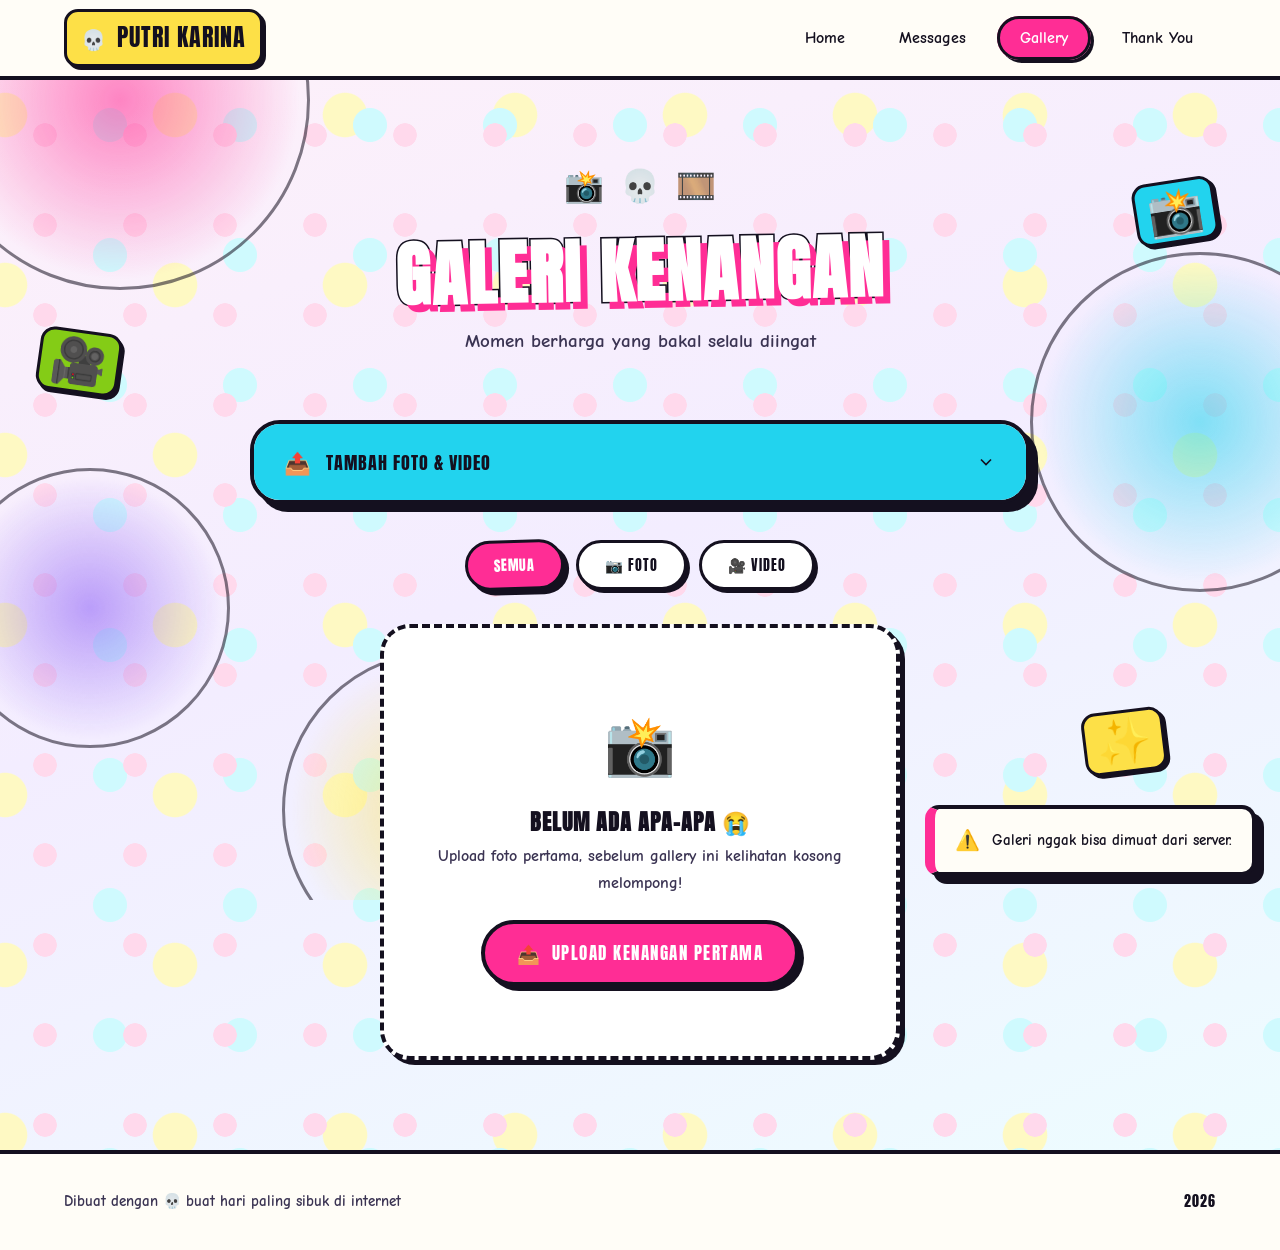
==== commit 091d2746: "jomokerto" ====
--- a/gallery.html
+++ b/gallery.html
@@ -1,13 +1,15 @@
 <!DOCTYPE html>
-<html lang="en">
+<html lang="id">
 <head>
     <meta charset="UTF-8">
     <meta name="viewport" content="width=device-width, initial-scale=1.0">
-    <meta name="description" content="Photo and video gallery for Putri Karina's birthday celebration">
-    <title>Memory Gallery for Putri Karina 📸</title>
+    <meta name="description" content="Galeri foto dan video perayaan ulang tahun Putri Karina">
+    <title>Galeri Kenangan Putri Karina 📸</title>
+    <link rel="icon" href="favicon.svg" type="image/svg+xml">
+    <meta name="theme-color" content="#ff2d95">
     <link rel="preconnect" href="https://fonts.googleapis.com">
     <link rel="preconnect" href="https://fonts.gstatic.com" crossorigin>
-    <link href="https://fonts.googleapis.com/css2?family=Dancing+Script:wght@400;600;700&family=Inter:wght@300;400;500;600&display=swap" rel="stylesheet">
+    <link href="https://fonts.googleapis.com/css2?family=Anton&family=Comic+Neue:wght@400;700&family=Inter:wght@300;400;500;600&display=swap" rel="stylesheet">
     <link rel="stylesheet" href="styles.css">
 </head>
 <body>
@@ -17,15 +19,15 @@
         <div class="gradient-orbs" id="gradientOrbs"></div>
     </div>
 
-    <a href="#main-content" class="skip-link">Skip to main content</a>
+    <a href="#main-content" class="skip-link">Lompat ke konten utama</a>
 
-    <nav class="main-nav" role="navigation" aria-label="Main navigation">
+    <nav class="main-nav" role="navigation" aria-label="Navigasi utama">
         <div class="nav-container">
-            <a href="index.html" class="nav-logo" aria-label="Home - Happy Birthday Putri Karina">
-                <span class="logo-heart" aria-hidden="true">💖</span>
+            <a href="index.html" class="nav-logo" aria-label="Beranda - Happy Birthday Putri Karina">
+                <span class="logo-heart" aria-hidden="true">💀</span>
                 <span class="logo-text">Putri Karina</span>
             </a>
-            <button class="nav-toggle" aria-expanded="false" aria-controls="nav-menu" aria-label="Toggle navigation menu">
+            <button class="nav-toggle" aria-expanded="false" aria-controls="nav-menu" aria-label="Buka/tutup menu navigasi">
                 <span class="hamburger" aria-hidden="true"></span>
             </button>
             <ul class="nav-menu" id="nav-menu" role="menubar">
@@ -38,15 +40,19 @@
     </nav>
 
     <main id="main-content" role="main">
+        <span class="sticker sticker-cyan" style="--rot:-9deg; top: 100px; right: 5%;" aria-hidden="true">📸</span>
+        <span class="sticker sticker-lime" style="--rot:8deg; top: 250px; left: 3%;" aria-hidden="true">🎥</span>
+        <span class="sticker sticker-yellow" style="--rot:-7deg; top: 70vh; right: 9%;" aria-hidden="true">✨</span>
+
         <section class="page-header" aria-labelledby="page-title">
             <div class="container">
                 <div class="page-header-decor" aria-hidden="true">
                     <span class="decor-item">📸</span>
-                    <span class="decor-item">✨</span>
+                    <span class="decor-item">💀</span>
                     <span class="decor-item">🎞️</span>
                 </div>
-                <h1 id="page-title" class="page-title">Memory Gallery</h1>
-                <p class="page-subtitle">Precious moments captured forever</p>
+                <h1 id="page-title" class="page-title">Galeri Kenangan</h1>
+                <p class="page-subtitle">Momen berharga yang bakal selalu diingat</p>
             </div>
         </section>
 
@@ -56,36 +62,36 @@
                 <div class="upload-section" id="uploadSection">
                     <button type="button" class="upload-toggle" id="uploadToggle" aria-expanded="false" aria-controls="uploadForm">
                         <span class="toggle-icon" aria-hidden="true">📤</span>
-                        <span>Add Photos & Videos</span>
+                        <span>Tambah Foto &amp; Video</span>
                         <svg class="toggle-arrow" viewBox="0 0 24 24" fill="none" stroke="currentColor" stroke-width="2" aria-hidden="true">
                             <path d="M6 9l6 6 6-6"/>
                         </svg>
                     </button>
                     <form id="uploadForm" class="upload-form hidden" novalidate>
                         <div class="form-group">
-                            <label for="mediaFiles">Select Photos or Videos *</label>
-                            <div class="file-drop-zone" id="dropZone" role="button" tabindex="0" aria-label="Drop zone for media files">
+                            <label for="mediaFiles">Pilih Foto atau Video *</label>
+                            <div class="file-drop-zone" id="dropZone" role="button" tabindex="0" aria-label="Area drop file media">
                                 <input type="file" id="mediaFiles" name="mediaFiles" accept="image/*,video/*" multiple hidden aria-describedby="fileHint">
                                 <div class="drop-zone-content" aria-hidden="true">
                                     <svg class="drop-icon" viewBox="0 0 24 24" fill="none" stroke="currentColor" stroke-width="1.5">
                                         <path d="M21 15v4a2 2 0 0 1-2 2H5a2 2 0 0 1-2-2v-4M17 10l-5 5-5-5M12 15V3"/>
                                     </svg>
-                                    <p>Drag & drop files here, or click to browse</p>
-                                    <span id="fileHint" class="file-hint">Supports: JPG, PNG, GIF, MP4, WebM (max 50MB each)</span>
+                                    <p>Drag &amp; drop file ke sini, atau klik buat pilih</p>
+                                    <span id="fileHint" class="file-hint">Dukung: JPG, PNG, GIF, MP4, WebM (maks 50MB per file)</span>
                                 </div>
                                 <div class="file-preview" id="filePreview" aria-live="polite"></div>
                             </div>
                         </div>
                         <div class="form-group">
-                            <label for="mediaCaption">Caption (optional)</label>
-                            <input type="text" id="mediaCaption" name="mediaCaption" placeholder="Add a caption or memory description..." maxlength="200">
+                            <label for="mediaCaption">Caption (opsional)</label>
+                            <input type="text" id="mediaCaption" name="mediaCaption" placeholder="Tambah caption atau deskripsi kenangan..." maxlength="200">
                         </div>
                         <div class="form-group">
-                            <label for="mediaTags">Tags (optional)</label>
-                            <input type="text" id="mediaTags" name="mediaTags" placeholder="e.g., birthday, 2024, celebration" maxlength="100">
+                            <label for="mediaTags">Tag (opsional)</label>
+                            <input type="text" id="mediaTags" name="mediaTags" placeholder="contoh: ulang-tahun, 2024, perayaan" maxlength="100">
                         </div>
                         <div class="form-actions">
-                            <button type="button" class="btn btn-secondary" id="cancelUpload">Cancel</button>
+                            <button type="button" class="btn btn-secondary" id="cancelUpload">Batal</button>
                             <button type="submit" class="btn btn-primary" id="uploadSubmit">
                                 <span class="btn-icon" aria-hidden="true">📤</span>
                                 <span class="btn-text">Upload</span>
@@ -96,11 +102,11 @@
                                             <animateTransform attributeName="transform" type="rotate" from="0 12 12" to="360 12 12" dur="1s" repeatCount="indefinite"/>
                                         </path>
                                     </svg>
-                                    Uploading...
+                                    Lagi Upload...
                                 </span>
                             </button>
                         </div>
-                        <div id="uploadProgress" class="upload-progress hidden" role="progressbar" aria-valuenow="0" aria-valuemin="0" aria-valuemax="100" aria-label="Upload progress">
+                        <div id="uploadProgress" class="upload-progress hidden" role="progressbar" aria-valuenow="0" aria-valuemin="0" aria-valuemax="100" aria-label="Proses upload">
                             <div class="progress-bar" id="progressBar"></div>
                             <span class="progress-text" id="progressText">0%</span>
                         </div>
@@ -109,25 +115,25 @@
                 </div>
 
                 <!-- Gallery Filter -->
-                <div class="gallery-filter" role="group" aria-label="Filter media by type">
-                    <button type="button" class="filter-btn active" data-filter="all" aria-pressed="true">All</button>
-                    <button type="button" class="filter-btn" data-filter="image" aria-pressed="false">📷 Photos</button>
-                    <button type="button" class="filter-btn" data-filter="video" aria-pressed="false">🎥 Videos</button>
+                <div class="gallery-filter" role="group" aria-label="Filter media berdasarkan jenis">
+                    <button type="button" class="filter-btn active" data-filter="all" aria-pressed="true">Semua</button>
+                    <button type="button" class="filter-btn" data-filter="image" aria-pressed="false">📷 Foto</button>
+                    <button type="button" class="filter-btn" data-filter="video" aria-pressed="false">🎥 Video</button>
                 </div>
 
                 <!-- Gallery Grid -->
-                <div class="gallery-grid" id="galleryGrid" role="list" aria-label="Media gallery">
+                <div class="gallery-grid" id="galleryGrid" role="list" aria-label="Galeri media">
                     <!-- Media items will be dynamically inserted here -->
                 </div>
 
                 <!-- Empty State -->
                 <div class="empty-state hidden" id="galleryEmptyState" role="status">
                     <div class="empty-icon" aria-hidden="true">📸</div>
-                    <h3>No Memories Yet</h3>
-                    <p>Upload the first photo or video to start the gallery!</p>
+                    <h3>Belum Ada Kenangan</h3>
+                    <p>Upload foto pertama, sebelum gallery ini kelihatan kosong melompong!</p>
                     <button type="button" class="btn btn-primary" id="firstUploadBtn">
                         <span class="btn-icon" aria-hidden="true">📤</span>
-                        Upload First Memory
+                        Upload Kenangan Pertama
                     </button>
                 </div>
             </div>
@@ -137,13 +143,13 @@
         <dialog id="lightboxModal" class="lightbox-modal" aria-labelledby="lightboxTitle" aria-describedby="lightboxDesc">
             <div class="lightbox-backdrop" tabindex="-1"></div>
             <div class="lightbox-content" role="document">
-                <button class="lightbox-close" aria-label="Close lightbox">&times;</button>
-                <button class="lightbox-nav lightbox-prev" aria-label="Previous media" hidden>
+                <button class="lightbox-close" aria-label="Tutup lightbox">&times;</button>
+                <button class="lightbox-nav lightbox-prev" aria-label="Media sebelumnya" hidden>
                     <svg viewBox="0 0 24 24" fill="none" stroke="currentColor" stroke-width="2" aria-hidden="true">
                         <path d="M15 18l-6-6 6-6"/>
                     </svg>
                 </button>
-                <button class="lightbox-nav lightbox-next" aria-label="Next media" hidden>
+                <button class="lightbox-nav lightbox-next" aria-label="Media selanjutnya" hidden>
                     <svg viewBox="0 0 24 24" fill="none" stroke="currentColor" stroke-width="2" aria-hidden="true">
                         <path d="M9 18l6-6-6-6"/>
                     </svg>
@@ -161,13 +167,13 @@
     <footer class="main-footer" role="contentinfo">
         <div class="container">
             <div class="footer-content">
-                <p class="footer-text">Made with 💖 for Putri Karina's Special Day</p>
+                <p class="footer-text">Dibuat dengan 💀 buat hari paling sibuk di internet</p>
                 <p class="footer-year">2026</p>
             </div>
         </div>
     </footer>
 
-    <div id="toastContainer" class="toast-container" role="region" aria-live="polite" aria-label="Notifications"></div>
+    <div id="toastContainer" class="toast-container" role="region" aria-live="polite" aria-label="Notifikasi"></div>
 
     <script src="script.js"></script>
 </body>
